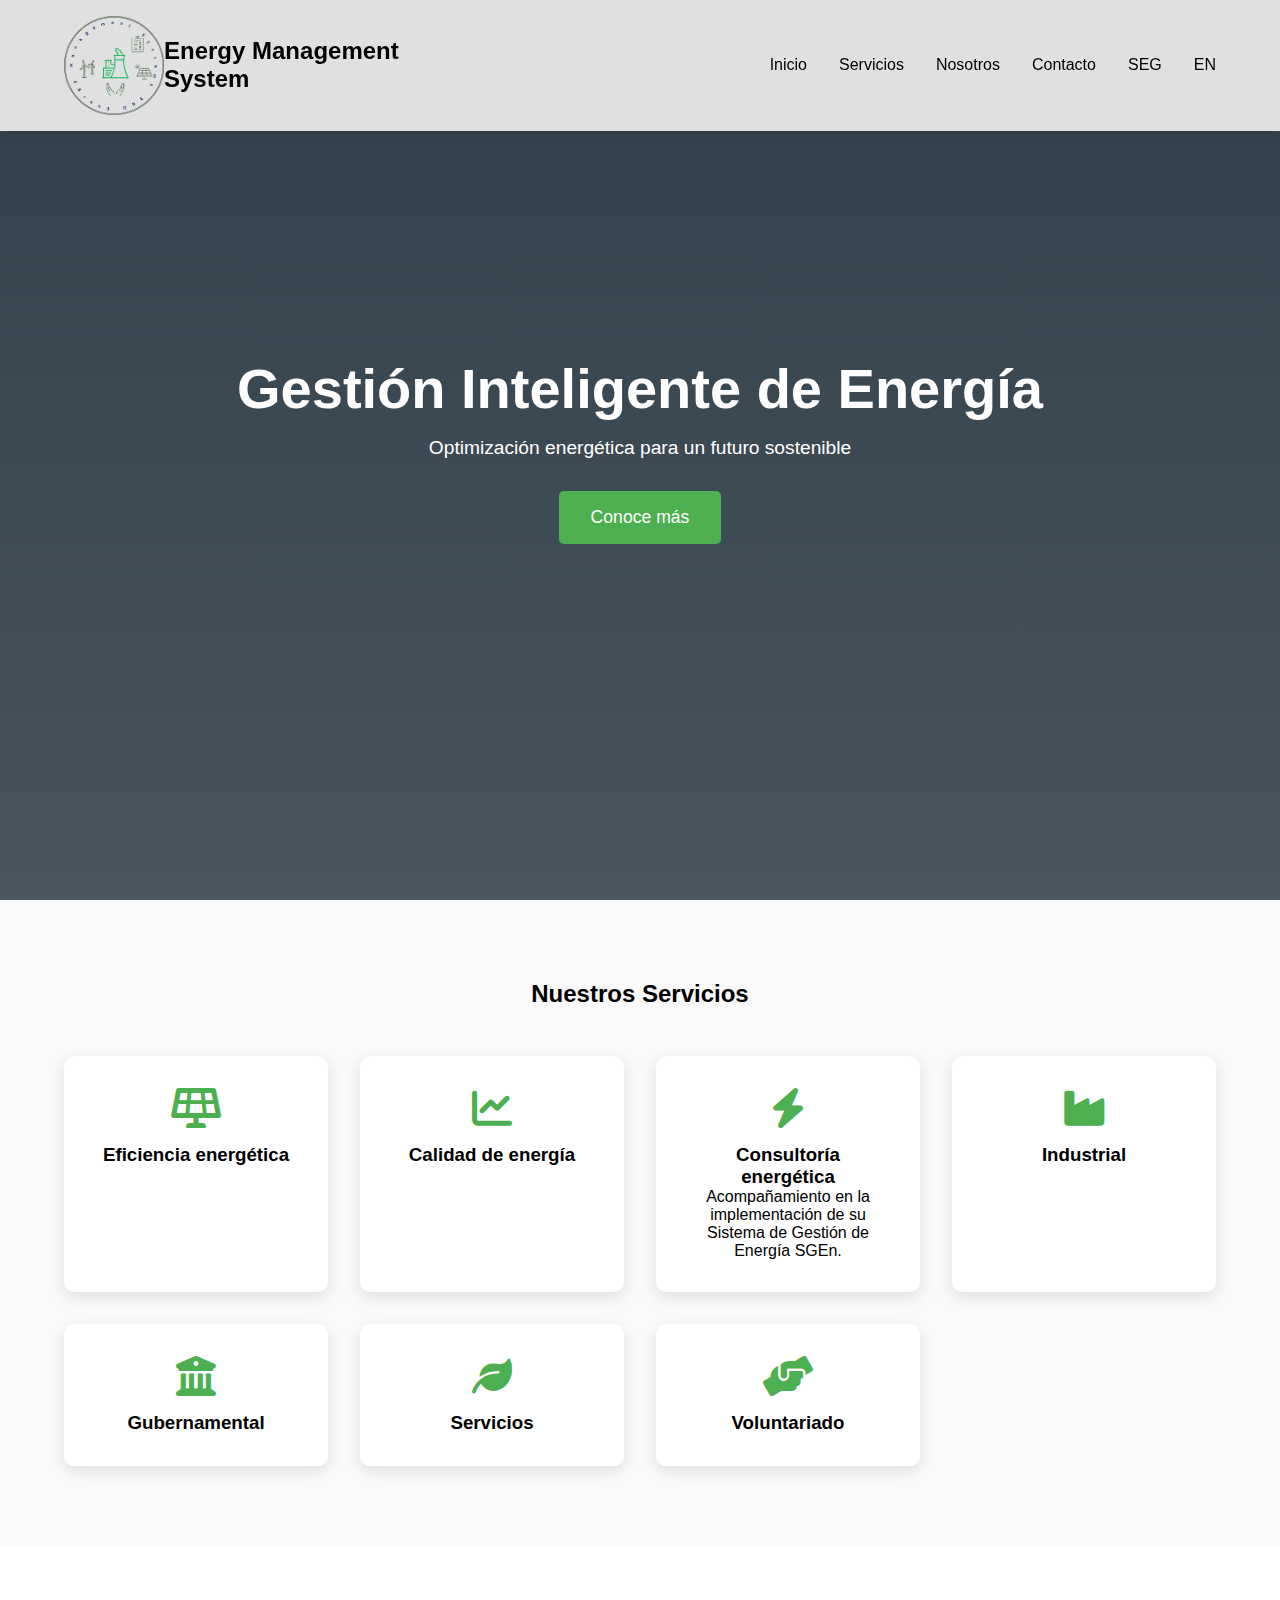
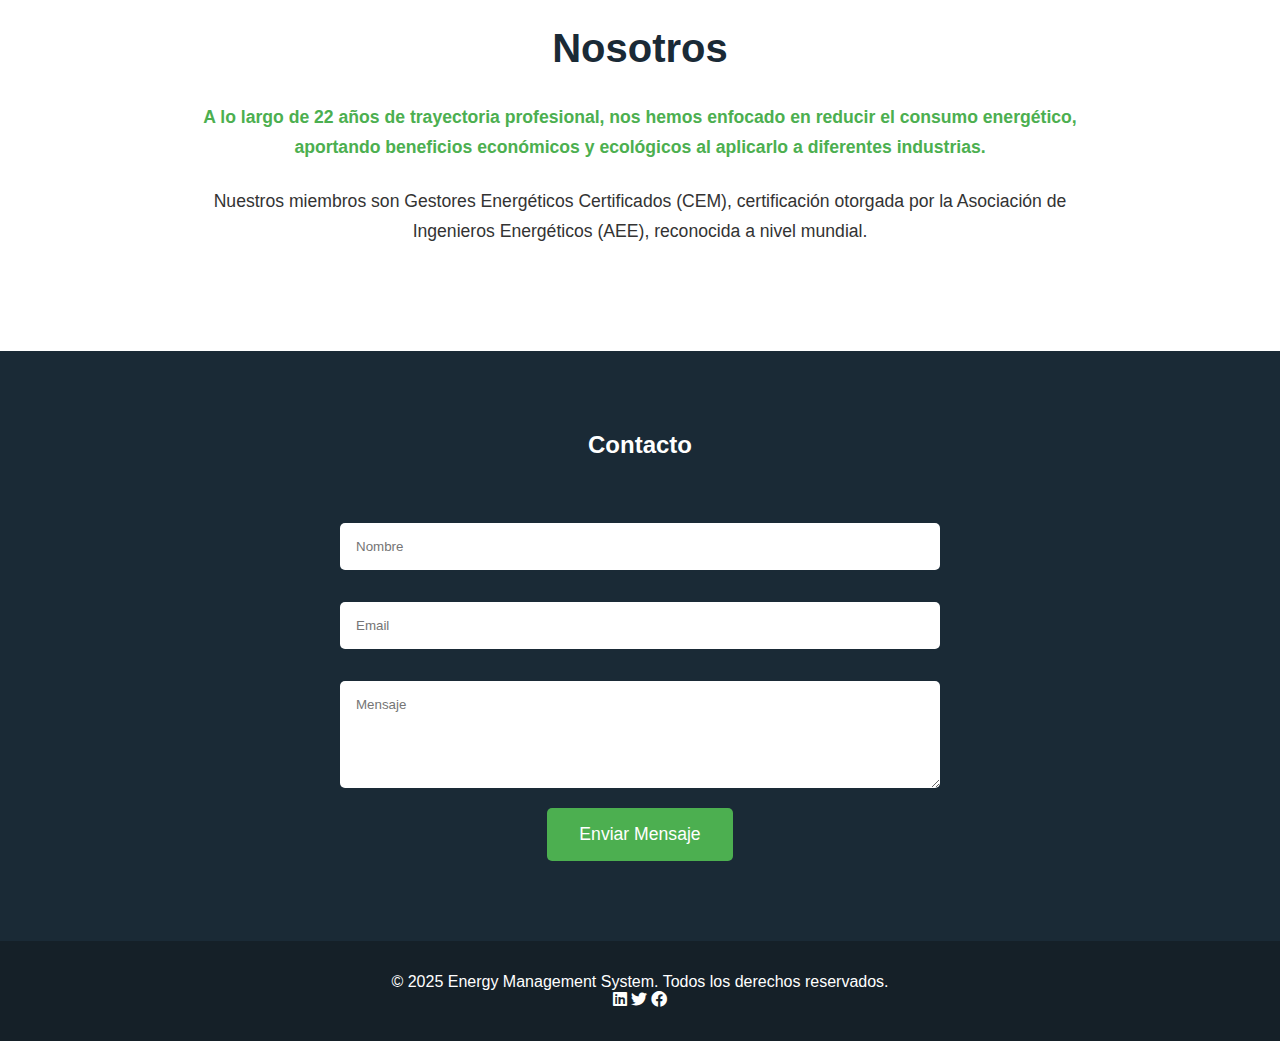
==== main.html @ 6c4fb402 "ESM complete no contact" ====
<!DOCTYPE html>
<html lang="es">

<head>
    <meta charset="UTF-8">
    <meta name="viewport" content="width=device-width, initial-scale=1.0">
    <title>Energy Management System | Soluciones Energéticas</title>
    <link rel="icon" type="image/png" href="img/logo.png">
    <link rel="shortcut icon" href="img/logo.png" type="image/x-icon">
    <link rel="apple-touch-icon" href="img/logo.png">
    <link rel="stylesheet" href="./style.css">
    <link rel="stylesheet" href="https://cdnjs.cloudflare.com/ajax/libs/font-awesome/6.0.0/css/all.min.css">
</head>

<body>
    <nav class="navbar">
        <div class="nav_logo_text">
            <img src="./img/logo.png" alt="Logo" class="logo_nav">
            <span class="logo">Energy Management System</span>
        </div>
        <div class="nav-links">
            <a href="./main.html">Inicio</a>
            <a href="#services">Servicios</a>
            <a href="#about">Nosotros</a>
            <a href="#contact">Contacto</a>
            <a href="./sgees.html">SEG</a>
            <a href="./index.html">EN</a>
        </div>
        <div class="hamburger" id="hamburger">
            <i class="fas fa-bars"></i>
        </div>
    </nav>
    

    <section class="hero" id="home">
        <div class="hero-content">
            <h1>Gestión Inteligente de Energía</h1>
            <p>Optimización energética para un futuro sostenible</p>
            <button class="cta-button">Conoce más</button>
        </div>
    </section>

    <section class="features" id="services">
        <h2 class="section-title">Nuestros Servicios</h2>
        <div class="features-grid">
            <div class="feature-card">
                <i class="fas fa-solar-panel feature-icon"></i>
                <h3>Eficiencia energética</h3>
            </div>
            <div class="feature-card">
                <i class="fas fa-chart-line feature-icon"></i>
                <h3>Calidad de energía</h3>
            </div>
            <div class="feature-card">
                <i class="fas fa-bolt feature-icon"></i>
                <h3>Consultoría energética</h3>
                <p>Acompañamiento en la implementación de su Sistema de Gestión de Energía SGEn.</p>
            </div>
            <div class="feature-card">
                <i class="fa-solid fa-industry feature-icon"></i>
                <h3>Industrial</h3>
            </div>
            <div class="feature-card">
                <i class="fa-solid fa-building-columns feature-icon"></i>
                <h3>Gubernamental</h3>
            </div>
            <div class="feature-card">
                <i class="fa-solid fa-leaf feature-icon"></i>
                <h3>Servicios</h3>
            </div>
            <div class="feature-card">
                <i class="fa-solid fa-handshake-angle feature-icon"></i>
                <h3>Voluntariado</h3>
            </div>
        </div>
    </section>

    <section class="about" id="about">
        <h2 class="section-title">Nosotros</h2>
        <div class="about-content">
            <p>
                A lo largo de 22 años de trayectoria profesional, nos hemos enfocado en reducir el
                consumo energético, aportando beneficios económicos y ecológicos al aplicarlo a
                diferentes industrias. 
            </p>
            <p>
                Nuestros miembros son Gestores Energéticos Certificados (CEM),
                certificación otorgada por la Asociación de Ingenieros Energéticos (AEE), reconocida a
                nivel mundial.
            </p>
        </div>
    </section>

    <section class="contact" id="contact">
        <h2 class="section-title">Contacto</h2>
        <form class="contact-form">
            <input type="text" placeholder="Nombre" required>
            <input type="email" placeholder="Email" required>
            <textarea rows="5" placeholder="Mensaje" required></textarea>
            <button class="cta-button">Enviar Mensaje</button>
        </form>
    </section>

    <footer>
        <p>&copy; 2025 Energy Management System. Todos los derechos reservados.</p>
        <div class="social-icons">
            <i class="fab fa-linkedin"></i>
            <i class="fab fa-twitter"></i>
            <i class="fab fa-facebook"></i>
        </div>
    </footer>

    <script>
        // Smooth scrolling
        document.querySelectorAll('a[href^="#"]').forEach(anchor => {
            anchor.addEventListener('click', function (e) {
                e.preventDefault();
                document.querySelector(this.getAttribute('href')).scrollIntoView({
                    behavior: 'smooth'
                });
            });
        });

        // Form submission
        document.querySelector('.contact-form').addEventListener('submit', function (e) {
            e.preventDefault();
            alert('Gracias por su mensaje. Nos pondremos en contacto pronto.');
            this.reset();
        });

        document.getElementById('hamburger').addEventListener('click', function () {
        const navLinks = document.querySelector('.nav-links');
        navLinks.classList.toggle('active');
    });
    </script>
</body>

</html>
---- style.css ----
/* main  */
* {
    margin: 0;
    padding: 0;
    box-sizing: border-box;
    font-family: 'Segoe UI', Tahoma, Geneva, Verdana, sans-serif;
}

/* Navbar */
.navbar {
    background: #e0e0e0;
    padding: 1rem 5%;
    position: fixed;
    width: 100%;
    z-index: 1000;
    box-shadow: 0 2px 10px rgba(0,0,0,0.1);
    display: flex;
    justify-content: space-between;
    align-items: center;
}

.nav_logo_text{
    width: 35%;
    height: auto;
    display: flex;
    align-items: center;
    justify-content: space-between;
}
.logo {
    color: #000;
    font-size: 1.5rem;
    font-weight: bold;
}

.nav-links {
    float: right;
}

.nav-links a {
    color: #000;
    text-decoration: none;
    margin-left: 2rem;
    transition: color 0.3s;
}

.nav-links a:hover {
    color: #4CAF50;
}

/* Hero Section */
.hero {
    background: linear-gradient(rgba(26,42,54,0.9), rgba(26,42,54,0.8)),
                url('https://images.unsplash.com/photo-1509391366360-2e959784a276');
    background-size: cover;
    height: 100vh;
    display: flex;
    align-items: center;
    justify-content: center;
    text-align: center;
    color: white;
    padding: 0 5%;
}

.hero-content h1 {
    font-size: 3.5rem;
    margin-bottom: 1rem;
}

.hero-content p {
    font-size: 1.2rem;
    margin-bottom: 2rem;
}

.cta-button {
    background: #4CAF50;
    color: white;
    padding: 1rem 2rem;
    border: none;
    border-radius: 5px;
    font-size: 1.1rem;
    cursor: pointer;
    transition: background 0.3s;
}

.cta-button:hover {
    background: #45a049;
}

/* Features Section */
.features {
    padding: 5rem 5%;
    background: #f9f9f9;
}

.section-title {
    text-align: center;
    margin-bottom: 3rem;
}

.features-grid {
    display: grid;
    grid-template-columns: repeat(auto-fit, minmax(250px, 1fr));
    gap: 2rem;
}

.feature-card {
    background: white;
    padding: 2rem;
    border-radius: 10px;
    box-shadow: 0 5px 15px rgba(0,0,0,0.1);
    text-align: center;
    transition: transform 0.3s;
}

.feature-card:hover {
    transform: translateY(-10px);
}

.feature-icon {
    font-size: 2.5rem;
    color: #4CAF50;
    margin-bottom: 1rem;
}

/* Contact Section */
.contact {
    padding: 5rem 5%;
    background: #1a2a36;
    color: white;
    text-align: center;
}

.contact-form {
    max-width: 600px;
    margin: 0 auto;
}

.contact-form input,
.contact-form textarea {
    width: 100%;
    padding: 1rem;
    margin: 1rem 0;
    border: none;
    border-radius: 5px;
}

footer {
    background: #152028;
    padding: 2rem 5%;
    text-align: center;
    color: white;
}
/* About Section */
.about {
    padding: 5rem 5%;
    background: #fff;
    color: #333;
}

.about-content {
    max-width: 900px;
    margin: 0 auto;
    line-height: 1.7;
    text-align: center;
}

.about-content p {
    margin-bottom: 1.5rem;
    font-size: 1.1rem;
}

.about .section-title {
    margin-bottom: 2rem;
    color: #1a2a36;
    font-size: 2.5rem;
}

.about-content p:first-child {
    font-weight: bold;
    color: #4CAF50;
}

/* SGEn Section */
.sgen {
    padding: 5rem 5%;
    background: #f9f9f9;
    color: #1a2a36;
    font-family: 'Segoe UI', Tahoma, Geneva, Verdana, sans-serif;
}

.sgen h1 {
    font-size: 3rem;
    color: #1a2a36;
    margin-bottom: 2rem;
    text-align: left;
    border-left: 5px solid #4CAF50;
    padding-left: 1rem;
}

.sgen h2 {
    font-size: 2rem;
    color: #4CAF50;
    margin-top: 2rem;
    margin-bottom: 1rem;
    text-align: left;
}

.sgen h3 {
    font-size: 1.5rem;
    color: #1a2a36;
    margin-top: 1.5rem;
    margin-bottom: 0.5rem;
    text-align: left;
}

.sgen p {
    font-size: 1.1rem;
    margin-bottom: 1rem;
    text-align: justify;
    line-height: 1.7;
}

.sgen ul {
    margin: 1rem 0;
    padding-left: 1.5rem;
}

.sgen ul li {
    margin-bottom: 0.8rem;
    list-style-type: none;
    position: relative;
    padding-left: 1.5rem;
}

.sgen ul li::before {
    content: '✔';
    color: #4CAF50;
    font-weight: bold;
    position: absolute;
    left: 0;
    top: 0;
}

.sgen .highlight {
    font-weight: bold;
    color: #4CAF50;
}

.sgen .content-block {
    background: white;
    padding: 2rem;
    border-radius: 10px;
    box-shadow: 0 5px 15px rgba(0,0,0,0.1);
    margin-bottom: 2rem;
    text-align: left;
}

.sgen img {
    max-width: 100%;
    border-radius: 10px;
    margin: 2rem 0;
    box-shadow: 0 5px 15px rgba(0,0,0,0.1);
}

.logo_nav {
    width: 100px; /* Ajusta el tamaño según necesites */
    height: auto; /* Mantiene la proporción */
    cursor: pointer;
}

.logo_nav:hover {
    opacity: 0.8; /* Efecto al pasar el cursor */
}

/* Navbar */
.navbar {
    background: #e0e0e0;
    padding: 1rem 5%;
    position: fixed;
    width: 100%;
    z-index: 1000;
    box-shadow: 0 2px 10px rgba(0,0,0,0.1);
    display: flex;
    justify-content: space-between;
    align-items: center;
}

.nav_logo_text {
    width: 35%;
    height: auto;
    display: flex;
    align-items: center;
    justify-content: space-between;
}

.logo {
    color: #000;
    font-size: 1.5rem;
    font-weight: bold;
}

.nav-links {
    float: right;
    display: flex;
}

.nav-links a {
    color: #000;
    text-decoration: none;
    margin-left: 2rem;
    transition: color 0.3s;
}

.nav-links a:hover {
    color: #4CAF50;
}

/* Hamburguer Menu */
.hamburger {
    display: none;
    cursor: pointer;
    font-size: 1.8rem;
}

.hamburger i {
    color: #000;
}

/* Media Queries */
@media (max-width: 768px) {
    .nav-links {
        display: none;
        flex-direction: column;
        position: absolute;
        top: 60px;
        right: 0;
        background: #e0e0e0;
        width: 100%;
        padding: 1rem 0;
        box-shadow: 0 2px 10px rgba(0,0,0,0.1);
    }
    
    .nav-links.active {
        display: flex;
    }

    .nav-links a {
        margin-left: 0;
        padding: 1rem;
        text-align: center;
        width: 100%;
        background: #e0e0e0;
        color: #000;
        border-top: 1px solid #ccc;
    }

    .nav-links a:hover {
        background: #4CAF50;
        color: white;
    }

    .hamburger {
        display: block;
    }
}


@media (max-width: 768px) {
    .sgen h1 {
        font-size: 2.5rem;
    }

    .sgen h2 {
        font-size: 1.8rem;
    }

    .sgen p {
        font-size: 1rem;
    }
}


/* about  */

@media (max-width: 768px) {
    .about-content p {
        font-size: 1rem;
    }
}

/* main  */

@media (max-width: 768px) {
    .nav-links {
        display: none;
    }
    
    .hero-content h1 {
        font-size: 2.5rem;
    }
}
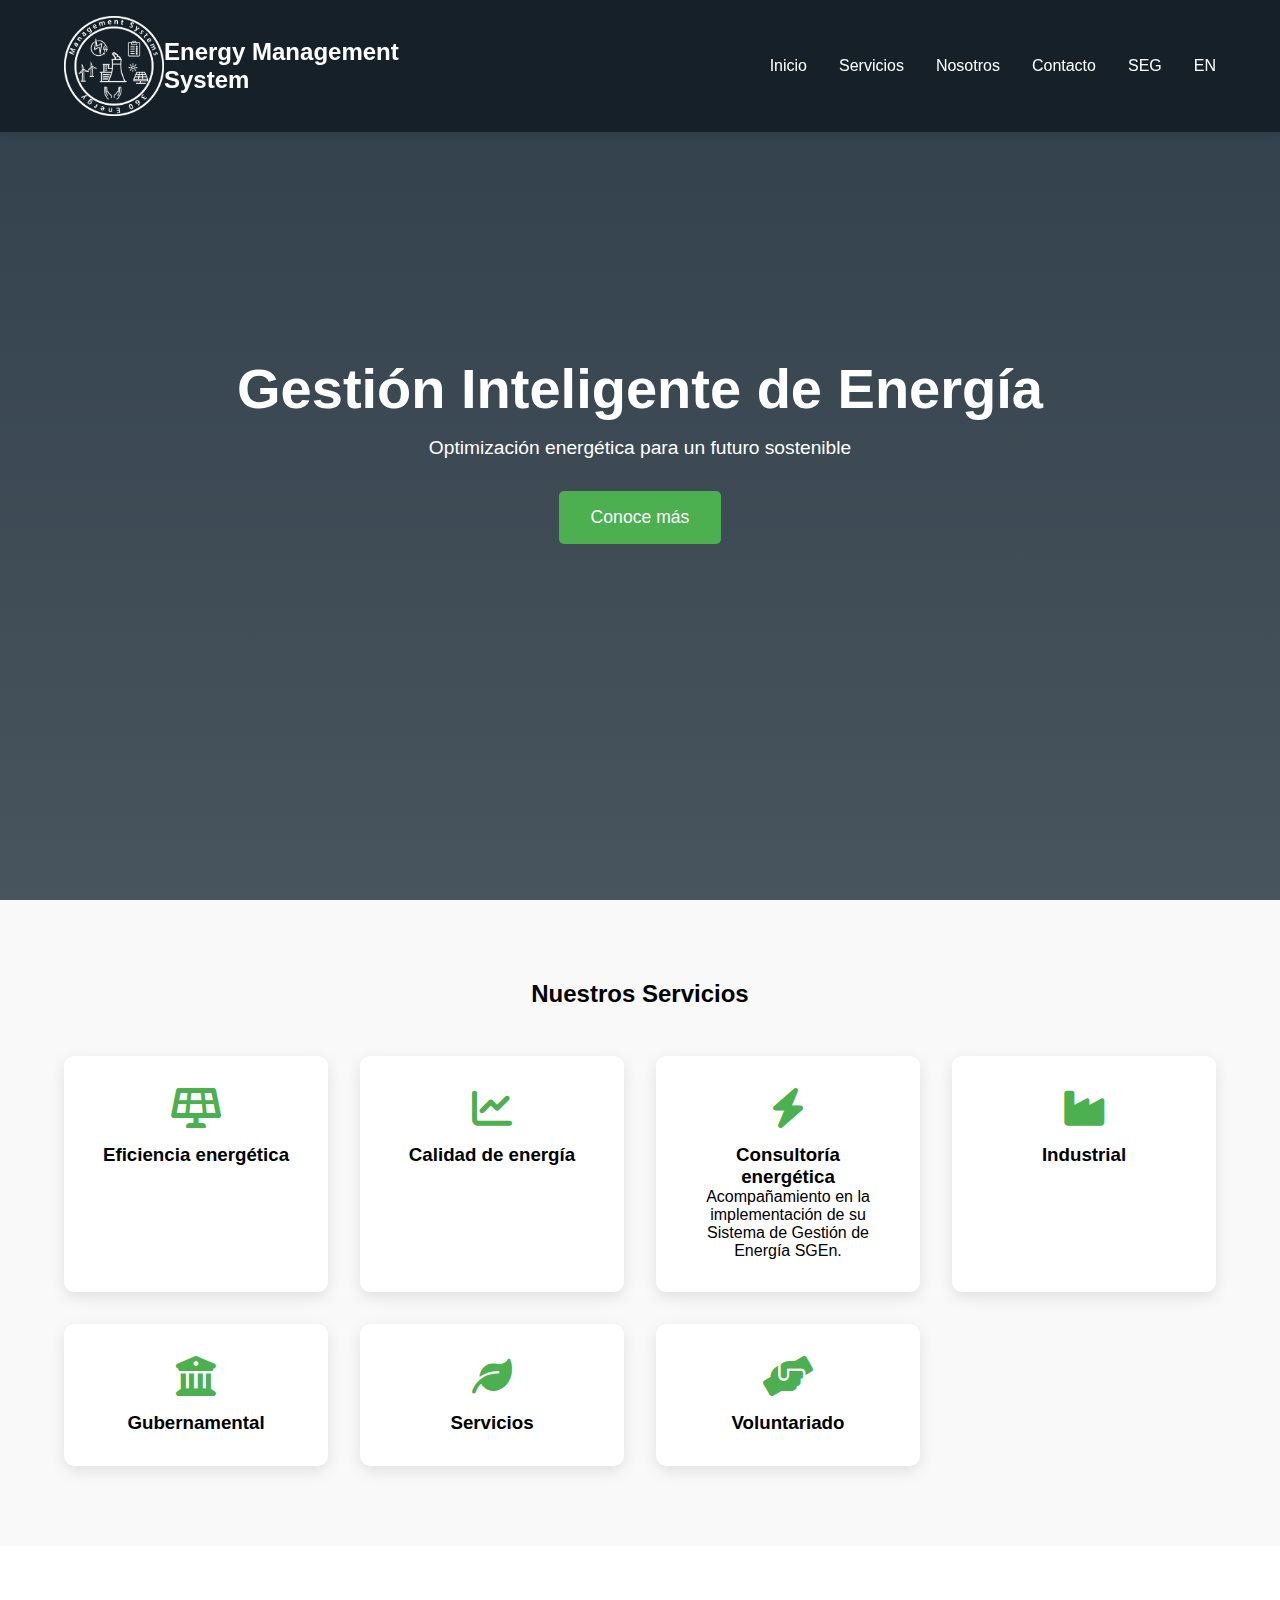
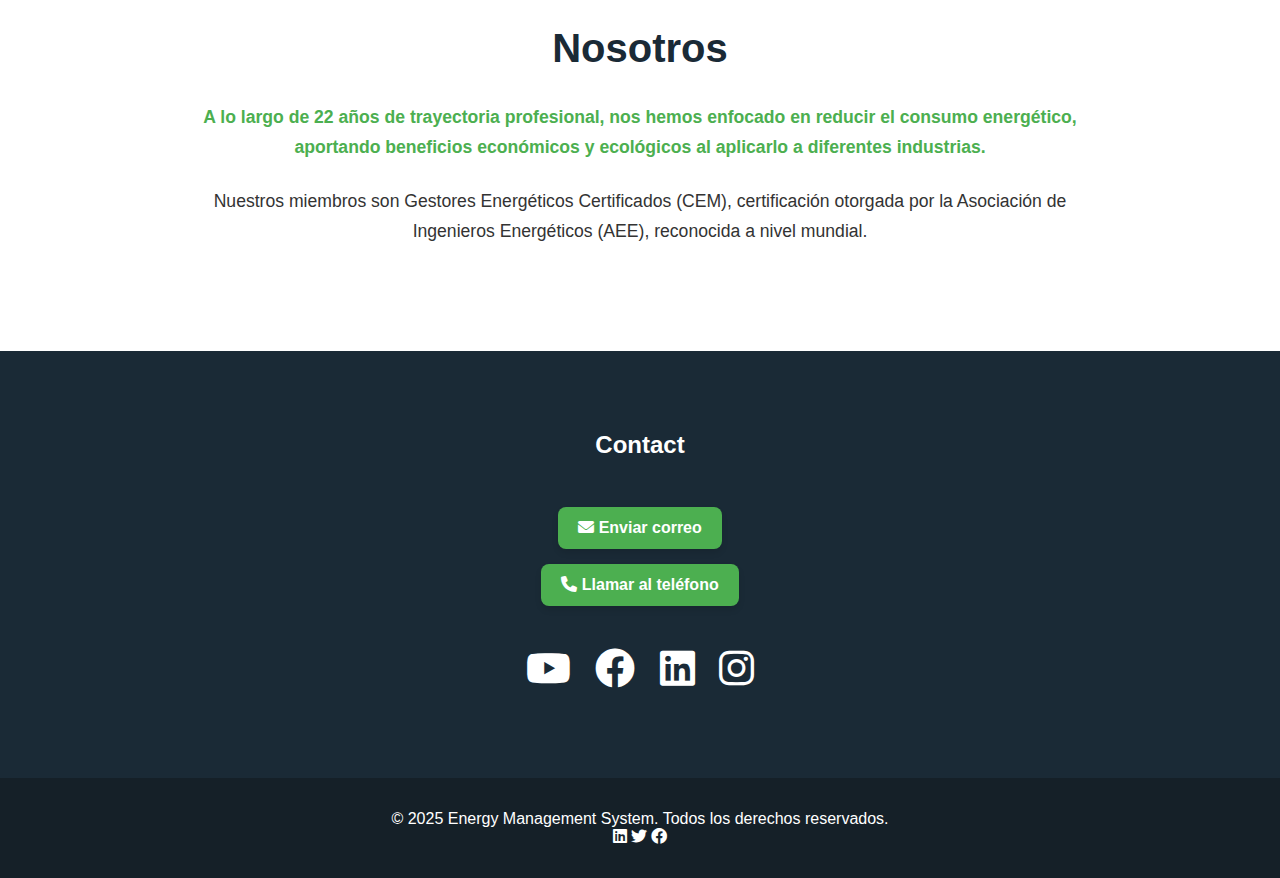
==== commit a980232b: "add to es" ====
--- a/main.html
+++ b/main.html
@@ -92,13 +92,31 @@
     </section>
 
     <section class="contact" id="contact">
-        <h2 class="section-title">Contacto</h2>
-        <form class="contact-form">
-            <input type="text" placeholder="Nombre" required>
+        <h2 class="section-title">Contact</h2>
+        <div>
+            <div class="contact_links">
+                <a href="mailto:energymanagementsystems360@EMS">
+                    <i class="fa-solid fa-envelope"></i>
+                      Enviar correo
+                    </a>
+                <a href="tel:+525514749172">
+                    <i class="fa-solid fa-phone"></i>
+                     Llamar al teléfono
+                </a>
+            </div>            
+            <div class="contact_media">
+                <i class="fab fa-youtube"></i>
+                <i class="fab fa-facebook"></i>
+                <i class="fab fa-linkedin"></i>
+                <i class="fab fa-instagram"></i>
+            </div>
+        </div>
+        <!-- <form class="contact-form">
+            <input type="text" placeholder="Name" required>
             <input type="email" placeholder="Email" required>
-            <textarea rows="5" placeholder="Mensaje" required></textarea>
-            <button class="cta-button">Enviar Mensaje</button>
-        </form>
+            <textarea rows="5" placeholder="Message" required></textarea>
+            <button class="cta-button">Send Message</button>
+        </form> -->
     </section>
 
     <footer>
--- a/style.css
+++ b/style.css
@@ -8,7 +8,7 @@
 
 /* Navbar */
 .navbar {
-    background: #e0e0e0;
+    background: #000;
     padding: 1rem 5%;
     position: fixed;
     width: 100%;
@@ -274,7 +274,7 @@
 
 /* Navbar */
 .navbar {
-    background: #e0e0e0;
+    background: #152028;
     padding: 1rem 5%;
     position: fixed;
     width: 100%;
@@ -294,7 +294,7 @@
 }
 
 .logo {
-    color: #000;
+    color: #fff;
     font-size: 1.5rem;
     font-weight: bold;
 }
@@ -305,7 +305,7 @@
 }
 
 .nav-links a {
-    color: #000;
+    color: #fff;
     text-decoration: none;
     margin-left: 2rem;
     transition: color 0.3s;
@@ -324,6 +324,41 @@
 
 .hamburger i {
     color: #000;
+}
+
+.contact_media i {
+    font-size: 40px; 
+    margin: 10px;   
+    cursor: pointer;
+    transition: transform 0.3s ease;
+}
+
+.contact_media i:hover {
+    transform: scale(1.2); 
+    color: #4CAF50;
+}
+
+.contact_links {
+    display: flex;
+    flex-direction: column;
+    gap: 15px;
+    align-items: center;
+    margin-bottom: 2rem;
+}
+.contact_links a {
+    text-decoration: none;
+    color: #fff;
+    background-color: #4CAF50;
+    padding: 12px 20px;
+    border-radius: 8px;
+    font-weight: bold;
+    transition: background-color 0.3s ease, transform 0.2s ease;
+    box-shadow: 0 4px 6px rgba(0, 0, 0, 0.1);
+}
+
+.contact_links a:hover {
+    background-color: #357b38; 
+    transform: scale(1.05); 
 }
 
 /* Media Queries */
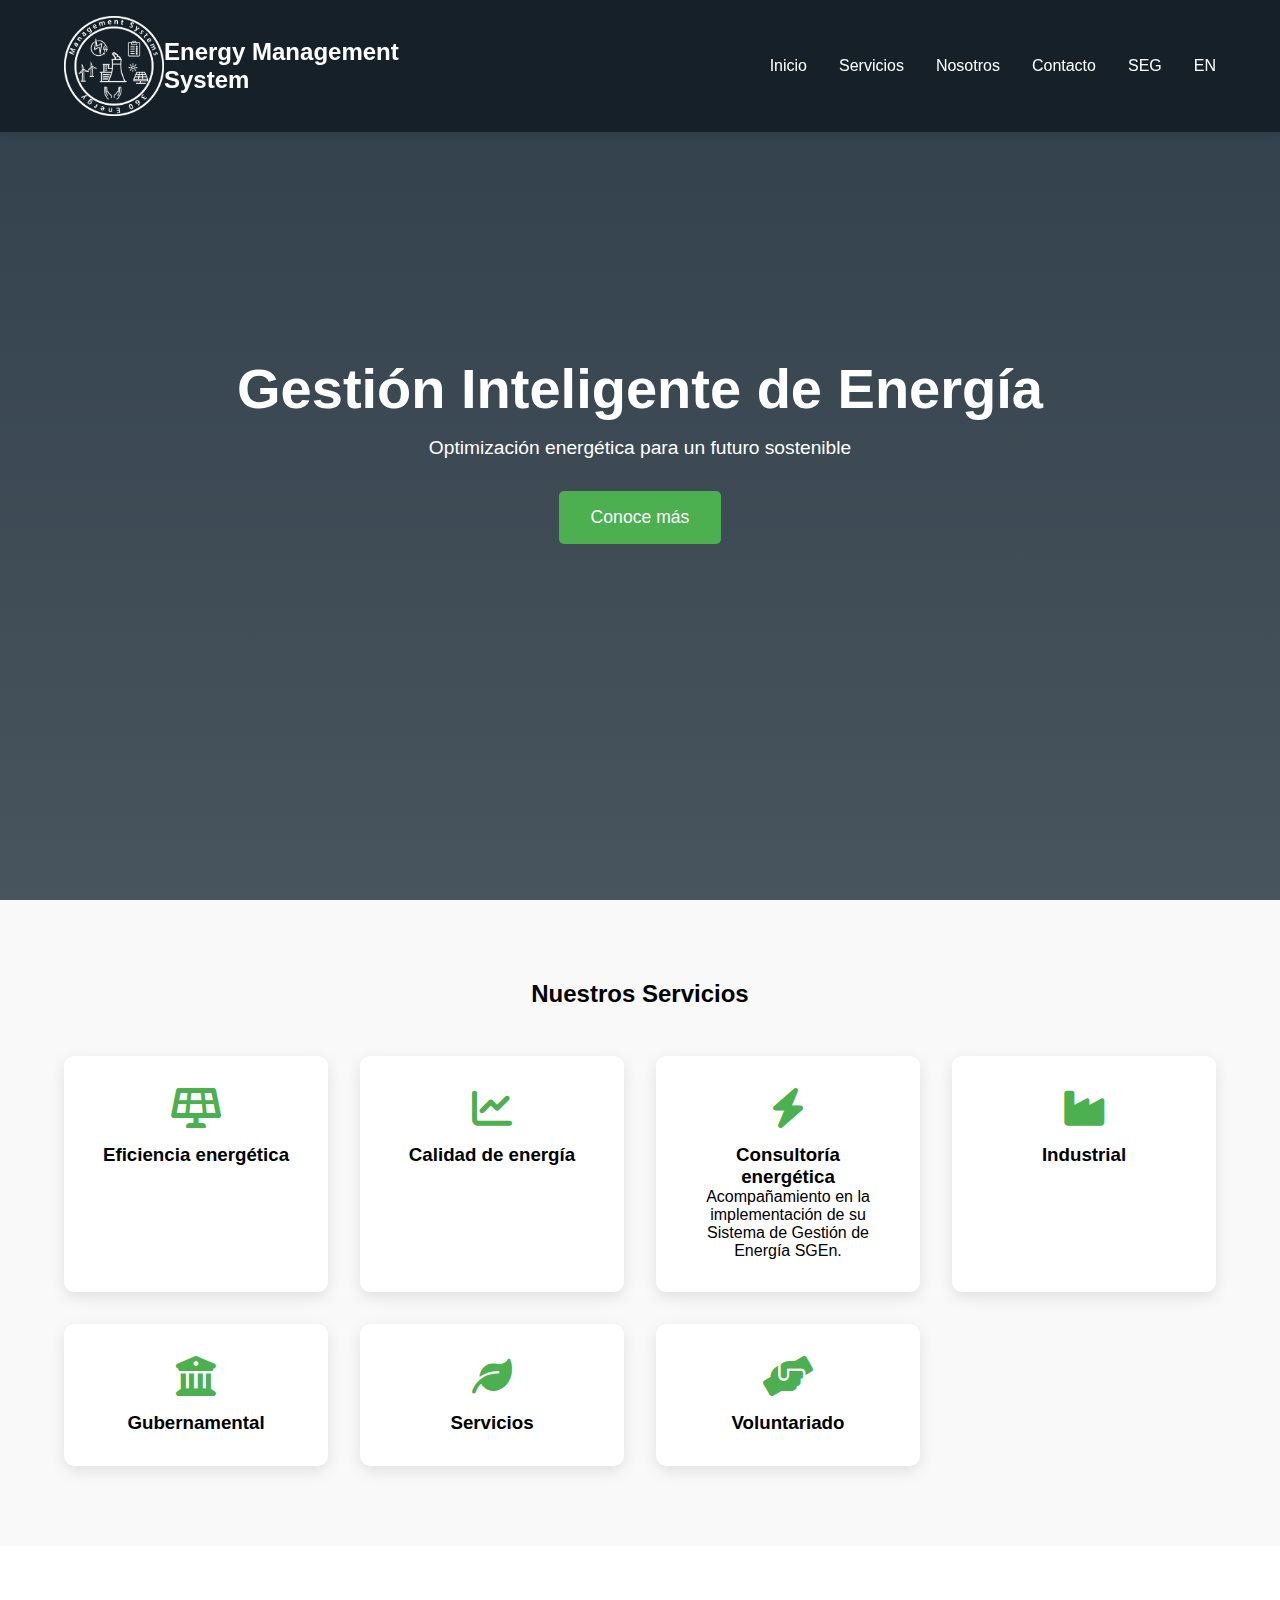
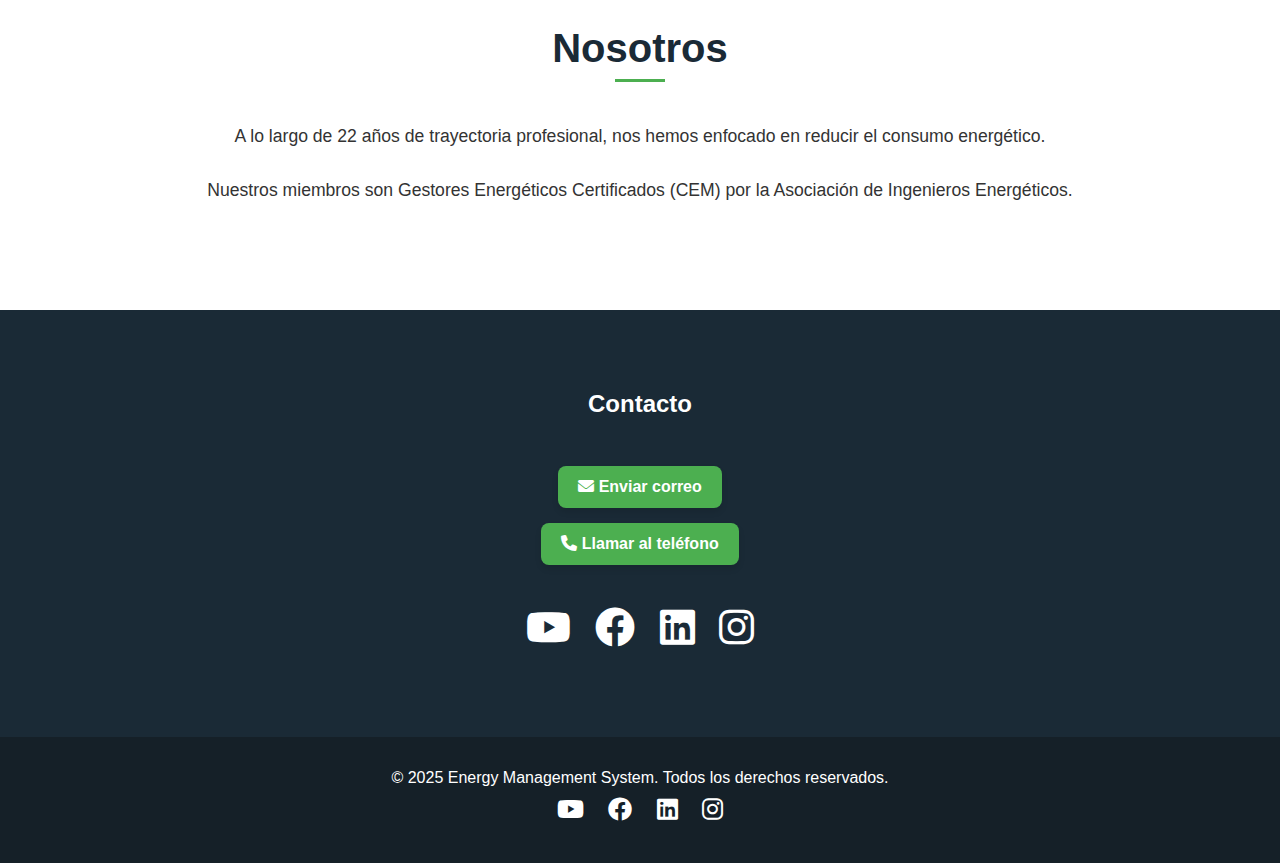
==== commit 9d6fdabd: "perfomance" ====
--- a/main.html
+++ b/main.html
@@ -6,8 +6,6 @@
     <meta name="viewport" content="width=device-width, initial-scale=1.0">
     <title>Energy Management System | Soluciones Energéticas</title>
     <link rel="icon" type="image/png" href="img/logo.png">
-    <link rel="shortcut icon" href="img/logo.png" type="image/x-icon">
-    <link rel="apple-touch-icon" href="img/logo.png">
     <link rel="stylesheet" href="./style.css">
     <link rel="stylesheet" href="https://cdnjs.cloudflare.com/ajax/libs/font-awesome/6.0.0/css/all.min.css">
 </head>
@@ -19,7 +17,7 @@
             <span class="logo">Energy Management System</span>
         </div>
         <div class="nav-links">
-            <a href="./main.html">Inicio</a>
+            <a href="#home">Inicio</a>
             <a href="#services">Servicios</a>
             <a href="#about">Nosotros</a>
             <a href="#contact">Contacto</a>
@@ -30,7 +28,6 @@
             <i class="fas fa-bars"></i>
         </div>
     </nav>
-    
 
     <section class="hero" id="home">
         <div class="hero-content">
@@ -78,79 +75,62 @@
     <section class="about" id="about">
         <h2 class="section-title">Nosotros</h2>
         <div class="about-content">
-            <p>
-                A lo largo de 22 años de trayectoria profesional, nos hemos enfocado en reducir el
-                consumo energético, aportando beneficios económicos y ecológicos al aplicarlo a
-                diferentes industrias. 
-            </p>
-            <p>
-                Nuestros miembros son Gestores Energéticos Certificados (CEM),
-                certificación otorgada por la Asociación de Ingenieros Energéticos (AEE), reconocida a
-                nivel mundial.
-            </p>
+            <p>A lo largo de 22 años de trayectoria profesional, nos hemos enfocado en reducir el consumo energético.</p>
+            <p>Nuestros miembros son Gestores Energéticos Certificados (CEM) por la Asociación de Ingenieros Energéticos.</p>
         </div>
     </section>
 
     <section class="contact" id="contact">
-        <h2 class="section-title">Contact</h2>
-        <div>
-            <div class="contact_links">
-                <a href="mailto:energymanagementsystems360@EMS">
-                    <i class="fa-solid fa-envelope"></i>
-                      Enviar correo
-                    </a>
-                <a href="tel:+525514749172">
-                    <i class="fa-solid fa-phone"></i>
-                     Llamar al teléfono
-                </a>
-            </div>            
-            <div class="contact_media">
-                <i class="fab fa-youtube"></i>
-                <i class="fab fa-facebook"></i>
-                <i class="fab fa-linkedin"></i>
-                <i class="fab fa-instagram"></i>
-            </div>
+        <h2 class="section-title">Contacto</h2>
+        <div class="contact_links">
+            <a href="mailto:energymanagementsystems360@EMS">
+                <i class="fa-solid fa-envelope"></i> Enviar correo
+            </a>
+            <a href="tel:+525514749172">
+                <i class="fa-solid fa-phone"></i> Llamar al teléfono
+            </a>
         </div>
-        <!-- <form class="contact-form">
-            <input type="text" placeholder="Name" required>
-            <input type="email" placeholder="Email" required>
-            <textarea rows="5" placeholder="Message" required></textarea>
-            <button class="cta-button">Send Message</button>
-        </form> -->
+        <div class="contact_media">
+            <i class="fab fa-youtube"></i>
+            <i class="fab fa-facebook"></i>
+            <i class="fab fa-linkedin"></i>
+            <i class="fab fa-instagram"></i>
+        </div>
     </section>
 
     <footer>
         <p>&copy; 2025 Energy Management System. Todos los derechos reservados.</p>
         <div class="social-icons">
+            <i class="fab fa-youtube"></i>
+            <i class="fab fa-facebook"></i>
             <i class="fab fa-linkedin"></i>
-            <i class="fab fa-twitter"></i>
-            <i class="fab fa-facebook"></i>
+            <i class="fab fa-instagram"></i>
         </div>
     </footer>
 
     <script>
-        // Smooth scrolling
+        // Menú Hamburguesa
+        document.getElementById('hamburger').addEventListener('click', function() {
+            const navLinks = document.querySelector('.nav-links');
+            navLinks.classList.toggle('active');
+        });
+
+        // Cerrar menú al seleccionar opción
+        document.querySelectorAll('.nav-links a').forEach(link => {
+            link.addEventListener('click', () => {
+                document.querySelector('.nav-links').classList.remove('active');
+            });
+        });
+
+        // Scroll suave
         document.querySelectorAll('a[href^="#"]').forEach(anchor => {
-            anchor.addEventListener('click', function (e) {
+            anchor.addEventListener('click', function(e) {
                 e.preventDefault();
                 document.querySelector(this.getAttribute('href')).scrollIntoView({
                     behavior: 'smooth'
                 });
             });
         });
-
-        // Form submission
-        document.querySelector('.contact-form').addEventListener('submit', function (e) {
-            e.preventDefault();
-            alert('Gracias por su mensaje. Nos pondremos en contacto pronto.');
-            this.reset();
-        });
-
-        document.getElementById('hamburger').addEventListener('click', function () {
-        const navLinks = document.querySelector('.nav-links');
-        navLinks.classList.toggle('active');
-    });
     </script>
 </body>
-
 </html>--- a/style.css
+++ b/style.css
@@ -8,7 +8,7 @@
 
 /* Navbar */
 .navbar {
-    background: #000;
+    background: #152028;
     padding: 1rem 5%;
     position: fixed;
     width: 100%;
@@ -19,25 +19,27 @@
     align-items: center;
 }
 
-.nav_logo_text{
+.nav_logo_text {
     width: 35%;
     height: auto;
     display: flex;
     align-items: center;
     justify-content: space-between;
 }
+
 .logo {
-    color: #000;
+    color: #fff;
     font-size: 1.5rem;
     font-weight: bold;
 }
 
 .nav-links {
-    float: right;
+    display: flex;
+    align-items: center;
 }
 
 .nav-links a {
-    color: #000;
+    color: #fff;
     text-decoration: none;
     margin-left: 2rem;
     transition: color 0.3s;
@@ -45,6 +47,27 @@
 
 .nav-links a:hover {
     color: #4CAF50;
+}
+
+.logo_nav {
+    width: 100px;
+    height: auto;
+    cursor: pointer;
+}
+
+.logo_nav:hover {
+    opacity: 0.8;
+}
+
+/* Hamburger Menu */
+.hamburger {
+    display: none;
+    cursor: pointer;
+    font-size: 1.8rem;
+}
+
+.hamburger i {
+    color: #fff;
 }
 
 /* Hero Section */
@@ -130,235 +153,98 @@
     text-align: center;
 }
 
-.contact-form {
-    max-width: 600px;
-    margin: 0 auto;
-}
-
-.contact-form input,
-.contact-form textarea {
-    width: 100%;
-    padding: 1rem;
-    margin: 1rem 0;
-    border: none;
-    border-radius: 5px;
-}
-
+.contact_media i {
+    font-size: 40px;
+    margin: 10px;
+    color: #fff;
+    cursor: pointer;
+    transition: all 0.3s ease;
+}
+
+.contact_media i:hover {
+    transform: scale(1.2);
+    color: #4CAF50;
+}
+
+.contact_links {
+    display: flex;
+    flex-direction: column;
+    gap: 15px;
+    align-items: center;
+    margin-bottom: 2rem;
+}
+
+.contact_links a {
+    text-decoration: none;
+    color: #fff;
+    background-color: #4CAF50;
+    padding: 12px 20px;
+    border-radius: 8px;
+    font-weight: bold;
+    transition: all 0.3s ease;
+    box-shadow: 0 4px 6px rgba(0, 0, 0, 0.1);
+}
+
+.contact_links a:hover {
+    background-color: #357b38;
+    transform: scale(1.05);
+}
+
+/* Footer */
 footer {
     background: #152028;
     padding: 2rem 5%;
     text-align: center;
     color: white;
 }
+
+.social-icons i {
+    font-size: 24px;
+    margin: 10px;
+    color: #fff;
+    transition: all 0.3s ease;
+}
+
+.social-icons i:hover {
+    color: #4CAF50;
+    transform: scale(1.2);
+}
+
 /* About Section */
 .about {
     padding: 5rem 5%;
     background: #fff;
     color: #333;
+    text-align: center;
 }
 
 .about-content {
     max-width: 900px;
     margin: 0 auto;
     line-height: 1.7;
-    text-align: center;
+    font-size: 1.1rem;
 }
 
 .about-content p {
     margin-bottom: 1.5rem;
-    font-size: 1.1rem;
+    padding: 0 1rem;
 }
 
 .about .section-title {
-    margin-bottom: 2rem;
     color: #1a2a36;
     font-size: 2.5rem;
-}
-
-.about-content p:first-child {
-    font-weight: bold;
-    color: #4CAF50;
-}
-
-/* SGEn Section */
-.sgen {
-    padding: 5rem 5%;
-    background: #f9f9f9;
-    color: #1a2a36;
-    font-family: 'Segoe UI', Tahoma, Geneva, Verdana, sans-serif;
-}
-
-.sgen h1 {
-    font-size: 3rem;
-    color: #1a2a36;
     margin-bottom: 2rem;
-    text-align: left;
-    border-left: 5px solid #4CAF50;
-    padding-left: 1rem;
-}
-
-.sgen h2 {
-    font-size: 2rem;
-    color: #4CAF50;
-    margin-top: 2rem;
-    margin-bottom: 1rem;
-    text-align: left;
-}
-
-.sgen h3 {
-    font-size: 1.5rem;
-    color: #1a2a36;
-    margin-top: 1.5rem;
-    margin-bottom: 0.5rem;
-    text-align: left;
-}
-
-.sgen p {
-    font-size: 1.1rem;
-    margin-bottom: 1rem;
-    text-align: justify;
-    line-height: 1.7;
-}
-
-.sgen ul {
-    margin: 1rem 0;
-    padding-left: 1.5rem;
-}
-
-.sgen ul li {
-    margin-bottom: 0.8rem;
-    list-style-type: none;
     position: relative;
-    padding-left: 1.5rem;
-}
-
-.sgen ul li::before {
-    content: '✔';
-    color: #4CAF50;
-    font-weight: bold;
-    position: absolute;
-    left: 0;
-    top: 0;
-}
-
-.sgen .highlight {
-    font-weight: bold;
-    color: #4CAF50;
-}
-
-.sgen .content-block {
-    background: white;
-    padding: 2rem;
-    border-radius: 10px;
-    box-shadow: 0 5px 15px rgba(0,0,0,0.1);
-    margin-bottom: 2rem;
-    text-align: left;
-}
-
-.sgen img {
-    max-width: 100%;
-    border-radius: 10px;
-    margin: 2rem 0;
-    box-shadow: 0 5px 15px rgba(0,0,0,0.1);
-}
-
-.logo_nav {
-    width: 100px; /* Ajusta el tamaño según necesites */
-    height: auto; /* Mantiene la proporción */
-    cursor: pointer;
-}
-
-.logo_nav:hover {
-    opacity: 0.8; /* Efecto al pasar el cursor */
-}
-
-/* Navbar */
-.navbar {
-    background: #152028;
-    padding: 1rem 5%;
-    position: fixed;
-    width: 100%;
-    z-index: 1000;
-    box-shadow: 0 2px 10px rgba(0,0,0,0.1);
-    display: flex;
-    justify-content: space-between;
-    align-items: center;
-}
-
-.nav_logo_text {
-    width: 35%;
-    height: auto;
-    display: flex;
-    align-items: center;
-    justify-content: space-between;
-}
-
-.logo {
-    color: #fff;
-    font-size: 1.5rem;
-    font-weight: bold;
-}
-
-.nav-links {
-    float: right;
-    display: flex;
-}
-
-.nav-links a {
-    color: #fff;
-    text-decoration: none;
-    margin-left: 2rem;
-    transition: color 0.3s;
-}
-
-.nav-links a:hover {
-    color: #4CAF50;
-}
-
-/* Hamburguer Menu */
-.hamburger {
-    display: none;
-    cursor: pointer;
-    font-size: 1.8rem;
-}
-
-.hamburger i {
-    color: #000;
-}
-
-.contact_media i {
-    font-size: 40px; 
-    margin: 10px;   
-    cursor: pointer;
-    transition: transform 0.3s ease;
-}
-
-.contact_media i:hover {
-    transform: scale(1.2); 
-    color: #4CAF50;
-}
-
-.contact_links {
-    display: flex;
-    flex-direction: column;
-    gap: 15px;
-    align-items: center;
-    margin-bottom: 2rem;
-}
-.contact_links a {
-    text-decoration: none;
-    color: #fff;
-    background-color: #4CAF50;
-    padding: 12px 20px;
-    border-radius: 8px;
-    font-weight: bold;
-    transition: background-color 0.3s ease, transform 0.2s ease;
-    box-shadow: 0 4px 6px rgba(0, 0, 0, 0.1);
-}
-
-.contact_links a:hover {
-    background-color: #357b38; 
-    transform: scale(1.05); 
+    display: inline-block;
+}
+
+.about .section-title::after {
+    content: '';
+    display: block;
+    width: 50px;
+    height: 3px;
+    background: #4CAF50;
+    margin: 0.5rem auto;
 }
 
 /* Media Queries */
@@ -367,14 +253,15 @@
         display: none;
         flex-direction: column;
         position: absolute;
-        top: 60px;
+        top: 100%;
+        left: 0;
         right: 0;
-        background: #e0e0e0;
+        background: #f8f9fa;
         width: 100%;
         padding: 1rem 0;
         box-shadow: 0 2px 10px rgba(0,0,0,0.1);
     }
-    
+
     .nav-links.active {
         display: flex;
     }
@@ -382,11 +269,8 @@
     .nav-links a {
         margin-left: 0;
         padding: 1rem;
-        text-align: center;
-        width: 100%;
-        background: #e0e0e0;
-        color: #000;
-        border-top: 1px solid #ccc;
+        color: #333;
+        border-bottom: 1px solid #ddd;
     }
 
     .nav-links a:hover {
@@ -397,40 +281,24 @@
     .hamburger {
         display: block;
     }
-}
-
-
-@media (max-width: 768px) {
-    .sgen h1 {
-        font-size: 2.5rem;
-    }
-
-    .sgen h2 {
-        font-size: 1.8rem;
-    }
-
-    .sgen p {
-        font-size: 1rem;
-    }
-}
-
-
-/* about  */
-
-@media (max-width: 768px) {
-    .about-content p {
-        font-size: 1rem;
-    }
-}
-
-/* main  */
-
-@media (max-width: 768px) {
-    .nav-links {
-        display: none;
-    }
-    
+
+    .nav_logo_text {
+        width: 80%;
+    }
+
     .hero-content h1 {
         font-size: 2.5rem;
     }
+
+    .about {
+        padding: 3rem 5%;
+    }
+    
+    .about .section-title {
+        font-size: 2rem;
+    }
+    
+    .about-content {
+        font-size: 1rem;
+    }
 }